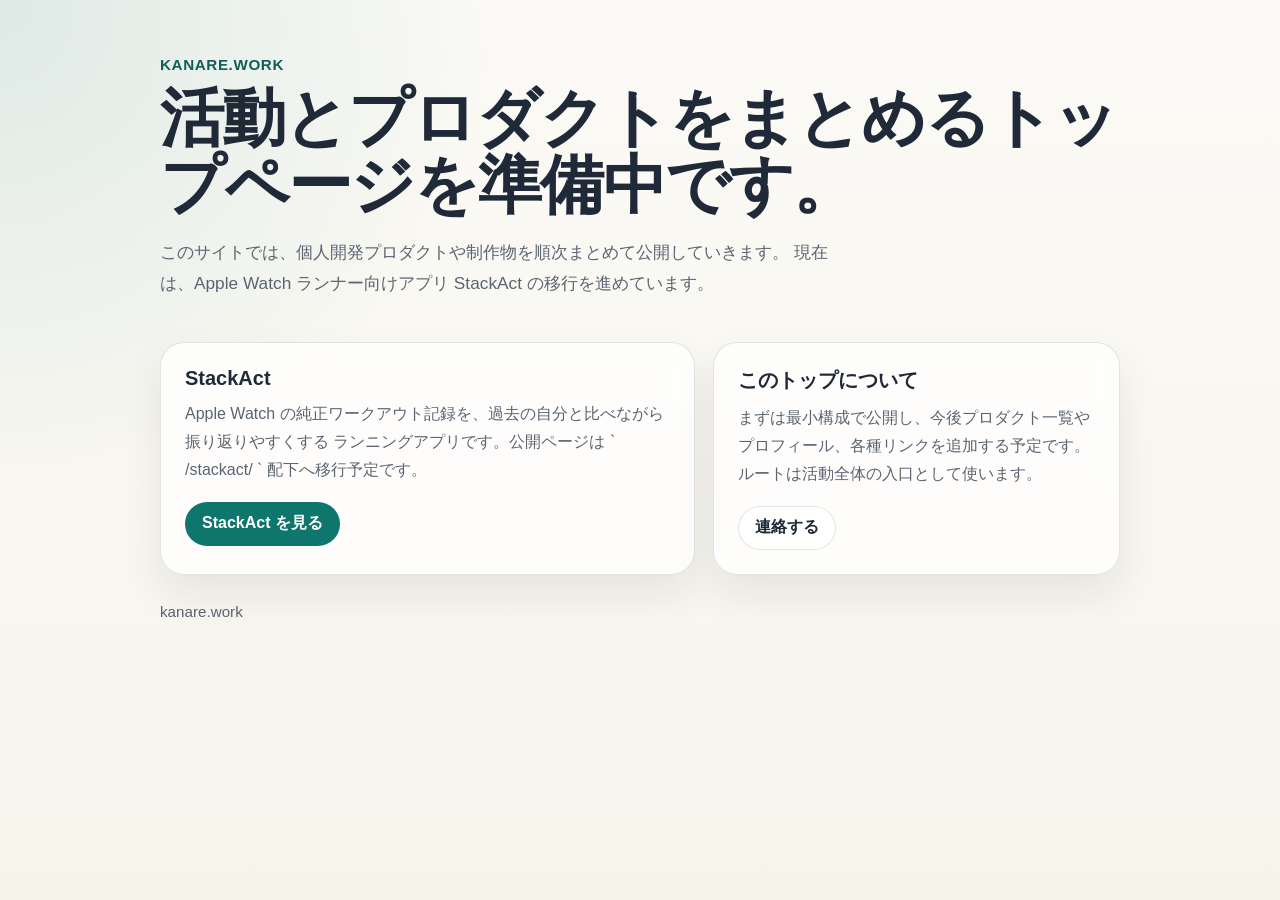
==== index.html @ e22ca6b2 "仮のトップページを作成" ====
<!doctype html>
<html lang="ja">
<head>
  <meta charset="utf-8" />
  <meta name="viewport" content="width=device-width, initial-scale=1" />
  <title>kanare.work</title>
  <meta
    name="description"
    content="kanare の活動とプロダクトをまとめるサイトです。"
  />
  <style>
    :root {
      color-scheme: light;
      --bg: #f7f4ec;
      --surface: rgba(255, 255, 255, 0.78);
      --text: #1f2937;
      --muted: #5b6472;
      --line: rgba(31, 41, 55, 0.12);
      --accent: #0f766e;
      --accent-strong: #115e59;
      --shadow: 0 20px 40px rgba(15, 23, 42, 0.08);
    }

    * {
      box-sizing: border-box;
    }

    body {
      margin: 0;
      min-height: 100vh;
      font-family: -apple-system, BlinkMacSystemFont, "Hiragino Sans", "Yu Gothic UI",
        sans-serif;
      color: var(--text);
      background:
        radial-gradient(circle at top left, rgba(15, 118, 110, 0.12), transparent 32%),
        linear-gradient(180deg, #fbfaf6 0%, var(--bg) 100%);
    }

    .shell {
      width: min(960px, calc(100% - 32px));
      margin: 0 auto;
      padding: 32px 0 56px;
    }

    .hero {
      padding: 24px 0 12px;
    }

    .eyebrow {
      margin: 0 0 12px;
      font-size: 0.95rem;
      font-weight: 700;
      letter-spacing: 0.04em;
      text-transform: uppercase;
      color: var(--accent-strong);
    }

    h1 {
      margin: 0;
      font-size: clamp(2.2rem, 5vw, 4rem);
      line-height: 1.05;
      letter-spacing: -0.03em;
    }

    .lead {
      width: min(680px, 100%);
      margin: 18px 0 0;
      font-size: 1.08rem;
      line-height: 1.75;
      color: var(--muted);
    }

    .grid {
      display: grid;
      gap: 18px;
      margin-top: 32px;
    }

    .card {
      padding: 24px;
      border: 1px solid var(--line);
      border-radius: 24px;
      background: var(--surface);
      backdrop-filter: blur(12px);
      box-shadow: var(--shadow);
    }

    .card h2 {
      margin: 0 0 10px;
      font-size: 1.25rem;
    }

    .card p {
      margin: 0;
      line-height: 1.75;
      color: var(--muted);
    }

    .actions {
      display: flex;
      flex-wrap: wrap;
      gap: 12px;
      margin-top: 18px;
    }

    .button {
      display: inline-flex;
      align-items: center;
      justify-content: center;
      min-height: 44px;
      padding: 0 16px;
      border-radius: 999px;
      border: 1px solid transparent;
      font-weight: 700;
      text-decoration: none;
    }

    .button-primary {
      background: var(--accent);
      color: #fff;
    }

    .button-secondary {
      border-color: var(--line);
      color: var(--text);
      background: rgba(255, 255, 255, 0.7);
    }

    .footer {
      margin-top: 28px;
      font-size: 0.95rem;
      color: var(--muted);
    }

    @media (min-width: 720px) {
      .grid {
        grid-template-columns: 1.25fr 0.95fr;
      }
    }
  </style>
</head>
<body>
  <main class="shell">
    <section class="hero">
      <p class="eyebrow">kanare.work</p>
      <h1>活動とプロダクトをまとめるトップページを準備中です。</h1>
      <p class="lead">
        このサイトでは、個人開発プロダクトや制作物を順次まとめて公開していきます。
        現在は、Apple Watch ランナー向けアプリ StackAct の移行を進めています。
      </p>
    </section>

    <section class="grid" aria-label="公開中の案内">
      <article class="card">
        <h2>StackAct</h2>
        <p>
          Apple Watch の純正ワークアウト記録を、過去の自分と比べながら振り返りやすくする
          ランニングアプリです。公開ページは ` /stackact/ ` 配下へ移行予定です。
        </p>
        <div class="actions">
          <a class="button button-primary" href="/stackact/">StackAct を見る</a>
        </div>
      </article>

      <article class="card">
        <h2>このトップについて</h2>
        <p>
          まずは最小構成で公開し、今後プロダクト一覧やプロフィール、各種リンクを追加する予定です。
          ルートは活動全体の入口として使います。
        </p>
        <div class="actions">
          <a class="button button-secondary" href="mailto:kanare.tech@gmail.com">連絡する</a>
        </div>
      </article>
    </section>

    <p class="footer">kanare.work</p>
  </main>
</body>
</html>
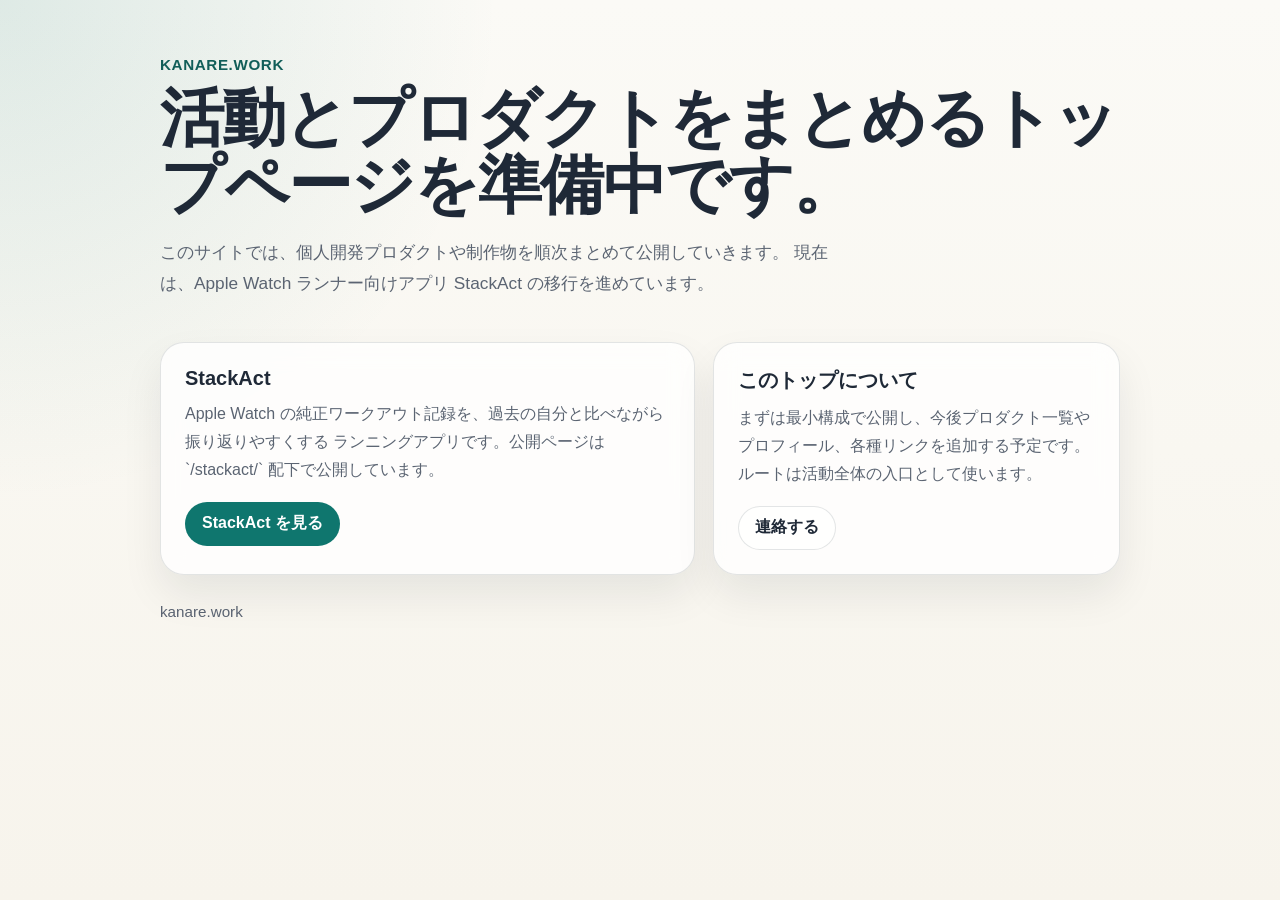
==== commit f9253c31: "sitemapおよびrobotsを新設する" ====
--- a/index.html
+++ b/index.html
@@ -8,6 +8,8 @@
     name="description"
     content="kanare の活動とプロダクトをまとめるサイトです。"
   />
+  <link rel="canonical" href="https://kanare.work/" />
+  <meta name="robots" content="index,follow,max-image-preview:large" />
   <style>
     :root {
       color-scheme: light;
@@ -155,7 +157,7 @@
         <h2>StackAct</h2>
         <p>
           Apple Watch の純正ワークアウト記録を、過去の自分と比べながら振り返りやすくする
-          ランニングアプリです。公開ページは ` /stackact/ ` 配下へ移行予定です。
+          ランニングアプリです。公開ページは `/stackact/` 配下で公開しています。
         </p>
         <div class="actions">
           <a class="button button-primary" href="/stackact/">StackAct を見る</a>
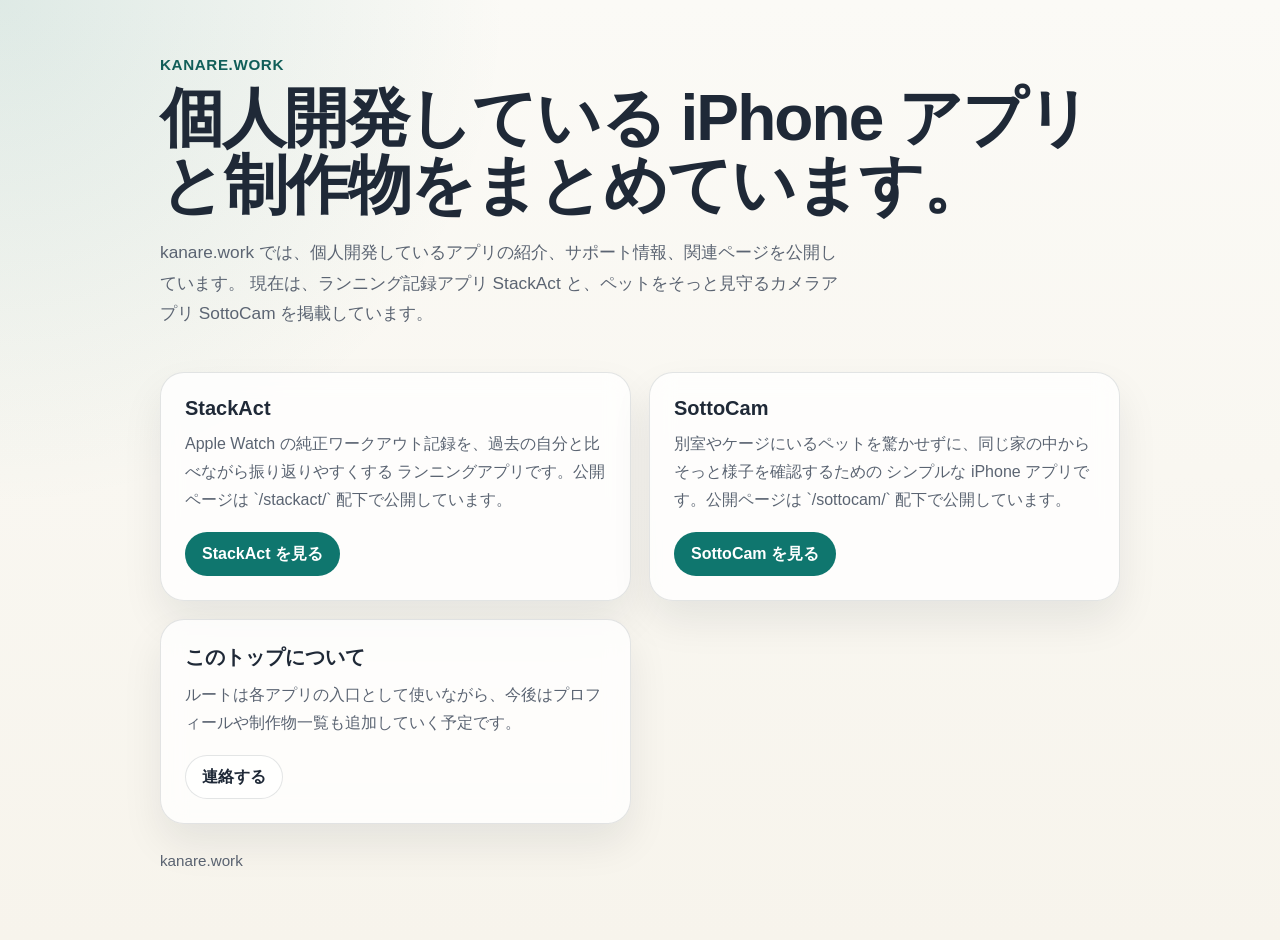
==== commit 9cc6ec5d: "sottocamを新規追加する" ====
--- a/index.html
+++ b/index.html
@@ -6,7 +6,7 @@
   <title>kanare.work</title>
   <meta
     name="description"
-    content="kanare の活動とプロダクトをまとめるサイトです。"
+    content="kanare が個人開発している iPhone アプリと関連ページをまとめるサイトです。"
   />
   <link rel="canonical" href="https://kanare.work/" />
   <meta name="robots" content="index,follow,max-image-preview:large" />
@@ -136,7 +136,7 @@
 
     @media (min-width: 720px) {
       .grid {
-        grid-template-columns: 1.25fr 0.95fr;
+        grid-template-columns: repeat(2, minmax(0, 1fr));
       }
     }
   </style>
@@ -145,10 +145,10 @@
   <main class="shell">
     <section class="hero">
       <p class="eyebrow">kanare.work</p>
-      <h1>活動とプロダクトをまとめるトップページを準備中です。</h1>
+      <h1>個人開発している iPhone アプリと制作物をまとめています。</h1>
       <p class="lead">
-        このサイトでは、個人開発プロダクトや制作物を順次まとめて公開していきます。
-        現在は、Apple Watch ランナー向けアプリ StackAct の移行を進めています。
+        kanare.work では、個人開発しているアプリの紹介、サポート情報、関連ページを公開しています。
+        現在は、ランニング記録アプリ StackAct と、ペットをそっと見守るカメラアプリ SottoCam を掲載しています。
       </p>
     </section>
 
@@ -165,10 +165,20 @@
       </article>
 
       <article class="card">
+        <h2>SottoCam</h2>
+        <p>
+          別室やケージにいるペットを驚かせずに、同じ家の中からそっと様子を確認するための
+          シンプルな iPhone アプリです。公開ページは `/sottocam/` 配下で公開しています。
+        </p>
+        <div class="actions">
+          <a class="button button-primary" href="/sottocam/">SottoCam を見る</a>
+        </div>
+      </article>
+
+      <article class="card">
         <h2>このトップについて</h2>
         <p>
-          まずは最小構成で公開し、今後プロダクト一覧やプロフィール、各種リンクを追加する予定です。
-          ルートは活動全体の入口として使います。
+          ルートは各アプリの入口として使いながら、今後はプロフィールや制作物一覧も追加していく予定です。
         </p>
         <div class="actions">
           <a class="button button-secondary" href="mailto:kanare.tech@gmail.com">連絡する</a>
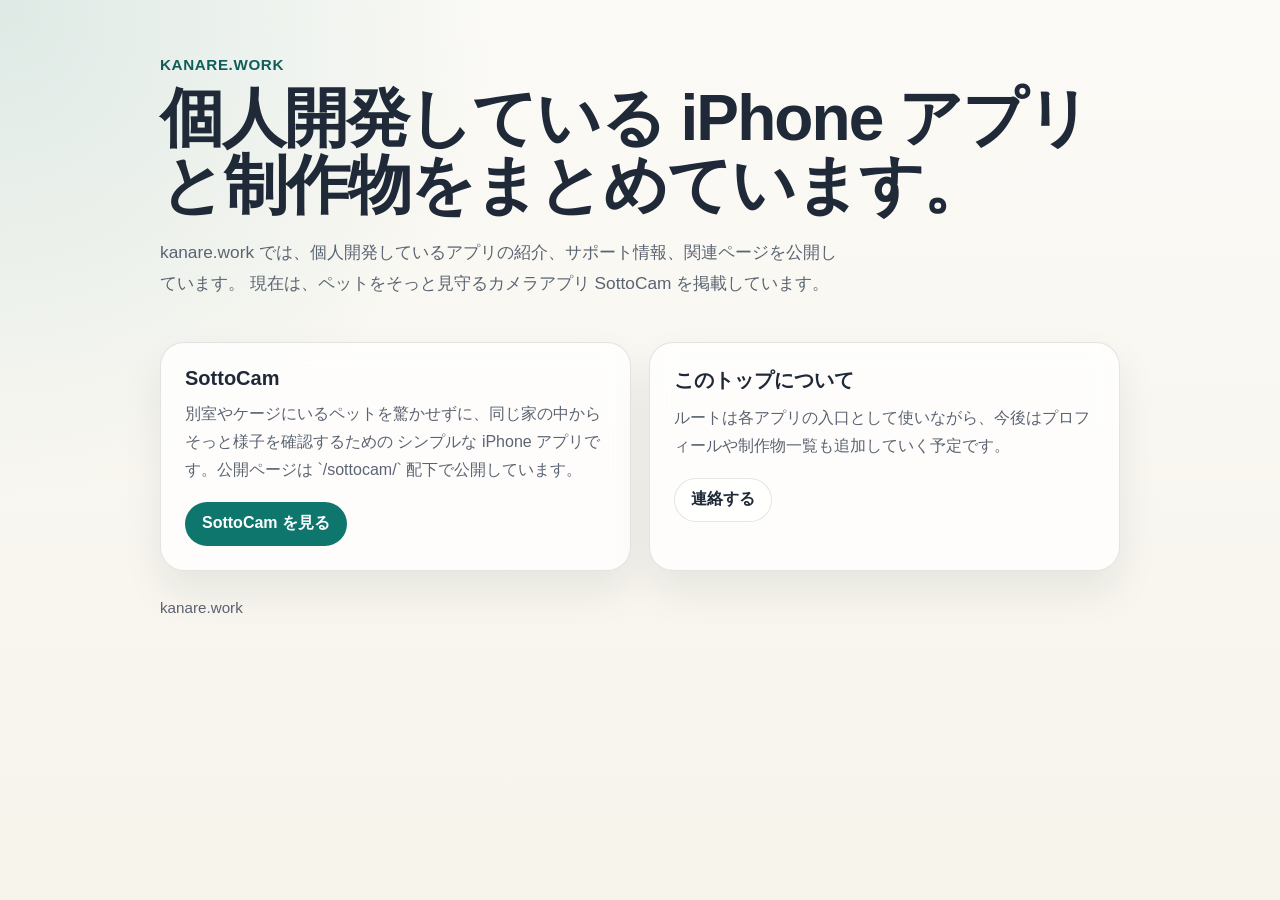
==== commit acc1c253: "Remove StackAct from site index" ====
--- a/index.html
+++ b/index.html
@@ -148,22 +148,11 @@
       <h1>個人開発している iPhone アプリと制作物をまとめています。</h1>
       <p class="lead">
         kanare.work では、個人開発しているアプリの紹介、サポート情報、関連ページを公開しています。
-        現在は、ランニング記録アプリ StackAct と、ペットをそっと見守るカメラアプリ SottoCam を掲載しています。
+        現在は、ペットをそっと見守るカメラアプリ SottoCam を掲載しています。
       </p>
     </section>
 
     <section class="grid" aria-label="公開中の案内">
-      <article class="card">
-        <h2>StackAct</h2>
-        <p>
-          Apple Watch の純正ワークアウト記録を、過去の自分と比べながら振り返りやすくする
-          ランニングアプリです。公開ページは `/stackact/` 配下で公開しています。
-        </p>
-        <div class="actions">
-          <a class="button button-primary" href="/stackact/">StackAct を見る</a>
-        </div>
-      </article>
-
       <article class="card">
         <h2>SottoCam</h2>
         <p>
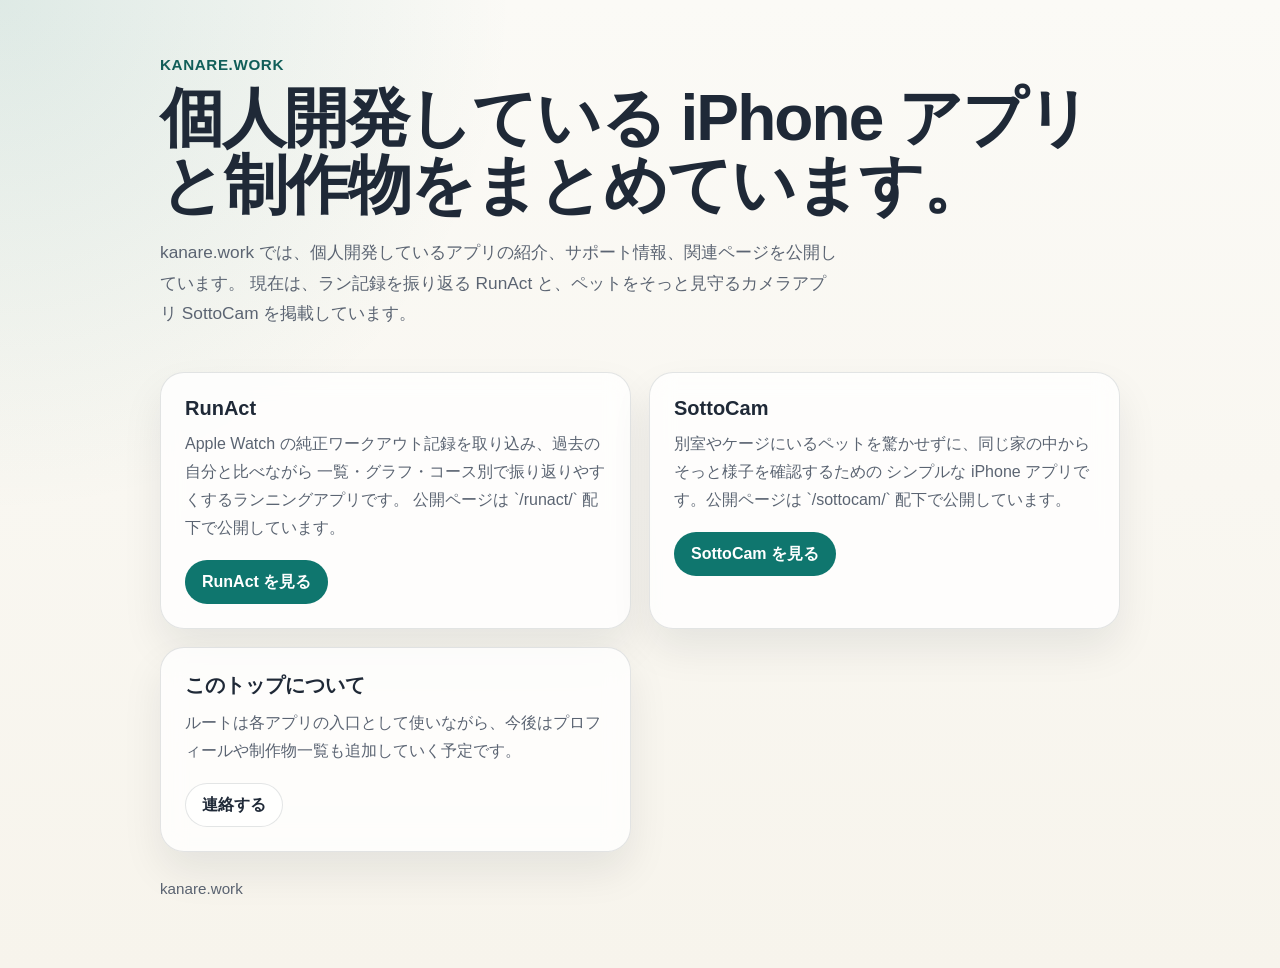
==== commit 8d92cca3: "改名したRunActを公開する" ====
--- a/index.html
+++ b/index.html
@@ -148,11 +148,23 @@
       <h1>個人開発している iPhone アプリと制作物をまとめています。</h1>
       <p class="lead">
         kanare.work では、個人開発しているアプリの紹介、サポート情報、関連ページを公開しています。
-        現在は、ペットをそっと見守るカメラアプリ SottoCam を掲載しています。
+        現在は、ラン記録を振り返る RunAct と、ペットをそっと見守るカメラアプリ SottoCam を掲載しています。
       </p>
     </section>
 
     <section class="grid" aria-label="公開中の案内">
+      <article class="card">
+        <h2>RunAct</h2>
+        <p>
+          Apple Watch の純正ワークアウト記録を取り込み、過去の自分と比べながら
+          一覧・グラフ・コース別で振り返りやすくするランニングアプリです。
+          公開ページは `/runact/` 配下で公開しています。
+        </p>
+        <div class="actions">
+          <a class="button button-primary" href="/runact/">RunAct を見る</a>
+        </div>
+      </article>
+
       <article class="card">
         <h2>SottoCam</h2>
         <p>
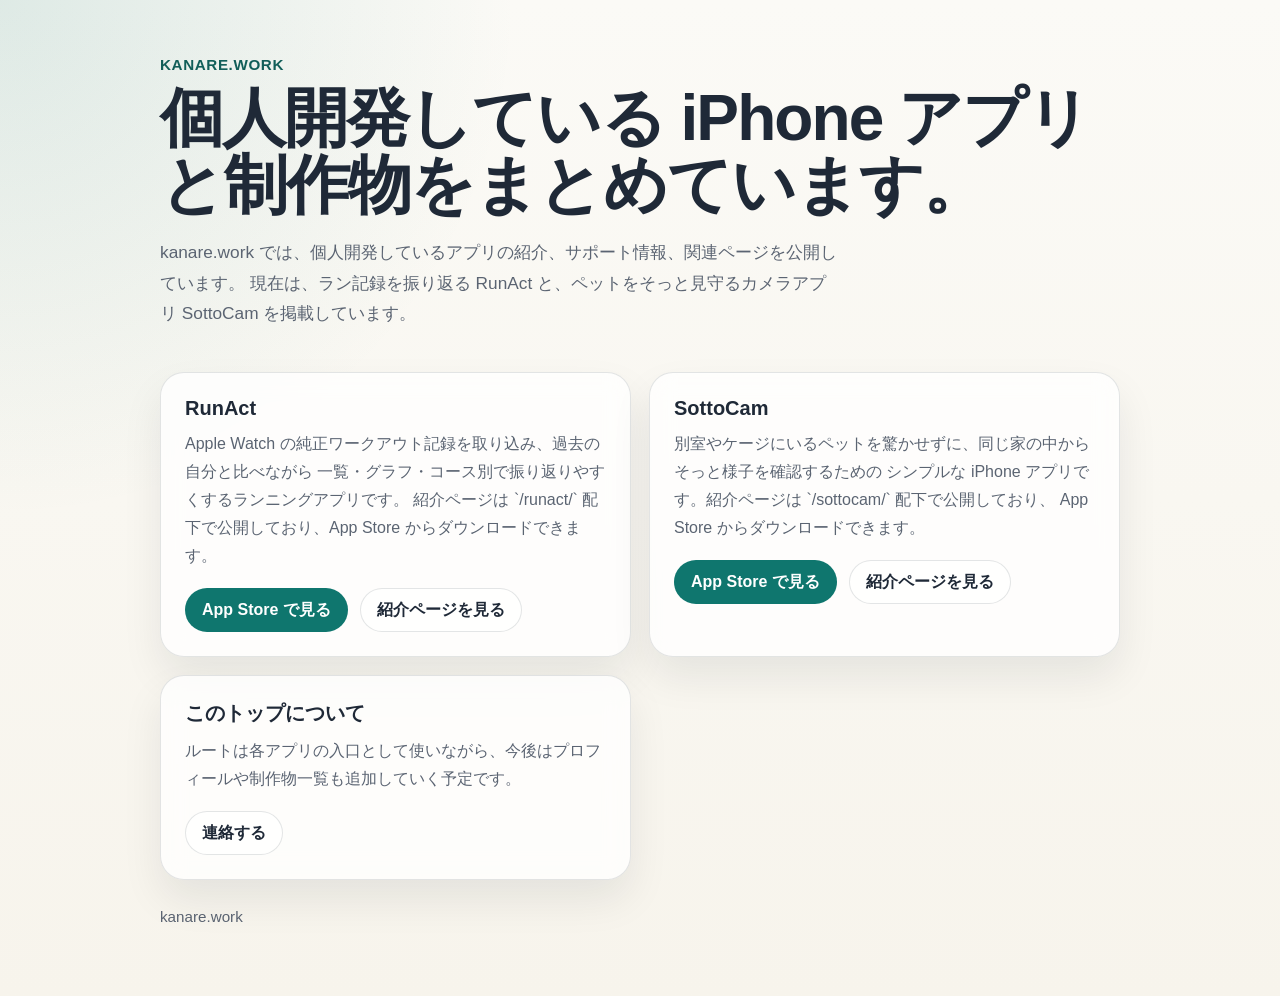
==== commit cfe49a55: "リンク先を更新する" ====
--- a/index.html
+++ b/index.html
@@ -158,10 +158,16 @@
         <p>
           Apple Watch の純正ワークアウト記録を取り込み、過去の自分と比べながら
           一覧・グラフ・コース別で振り返りやすくするランニングアプリです。
-          公開ページは `/runact/` 配下で公開しています。
+          紹介ページは `/runact/` 配下で公開しており、App Store からダウンロードできます。
         </p>
         <div class="actions">
-          <a class="button button-primary" href="/runact/">RunAct を見る</a>
+          <a
+            class="button button-primary"
+            href="https://apps.apple.com/jp/app/runact-%E3%83%A9%E3%83%B3%E3%83%8B%E3%83%B3%E3%82%B0%E8%A8%98%E9%8C%B2/id6758392471"
+            target="_blank"
+            rel="noopener noreferrer"
+          >App Store で見る</a>
+          <a class="button button-secondary" href="/runact/">紹介ページを見る</a>
         </div>
       </article>
 
@@ -169,10 +175,17 @@
         <h2>SottoCam</h2>
         <p>
           別室やケージにいるペットを驚かせずに、同じ家の中からそっと様子を確認するための
-          シンプルな iPhone アプリです。公開ページは `/sottocam/` 配下で公開しています。
+          シンプルな iPhone アプリです。紹介ページは `/sottocam/` 配下で公開しており、
+          App Store からダウンロードできます。
         </p>
         <div class="actions">
-          <a class="button button-primary" href="/sottocam/">SottoCam を見る</a>
+          <a
+            class="button button-primary"
+            href="https://apps.apple.com/jp/app/%E3%81%9D%E3%81%A3%E3%81%A8cam-%E3%81%BF%E3%81%BE%E3%82%82%E3%82%8A%E3%82%AB%E3%83%A1%E3%83%A9/id6764785370"
+            target="_blank"
+            rel="noopener noreferrer"
+          >App Store で見る</a>
+          <a class="button button-secondary" href="/sottocam/">紹介ページを見る</a>
         </div>
       </article>
 
